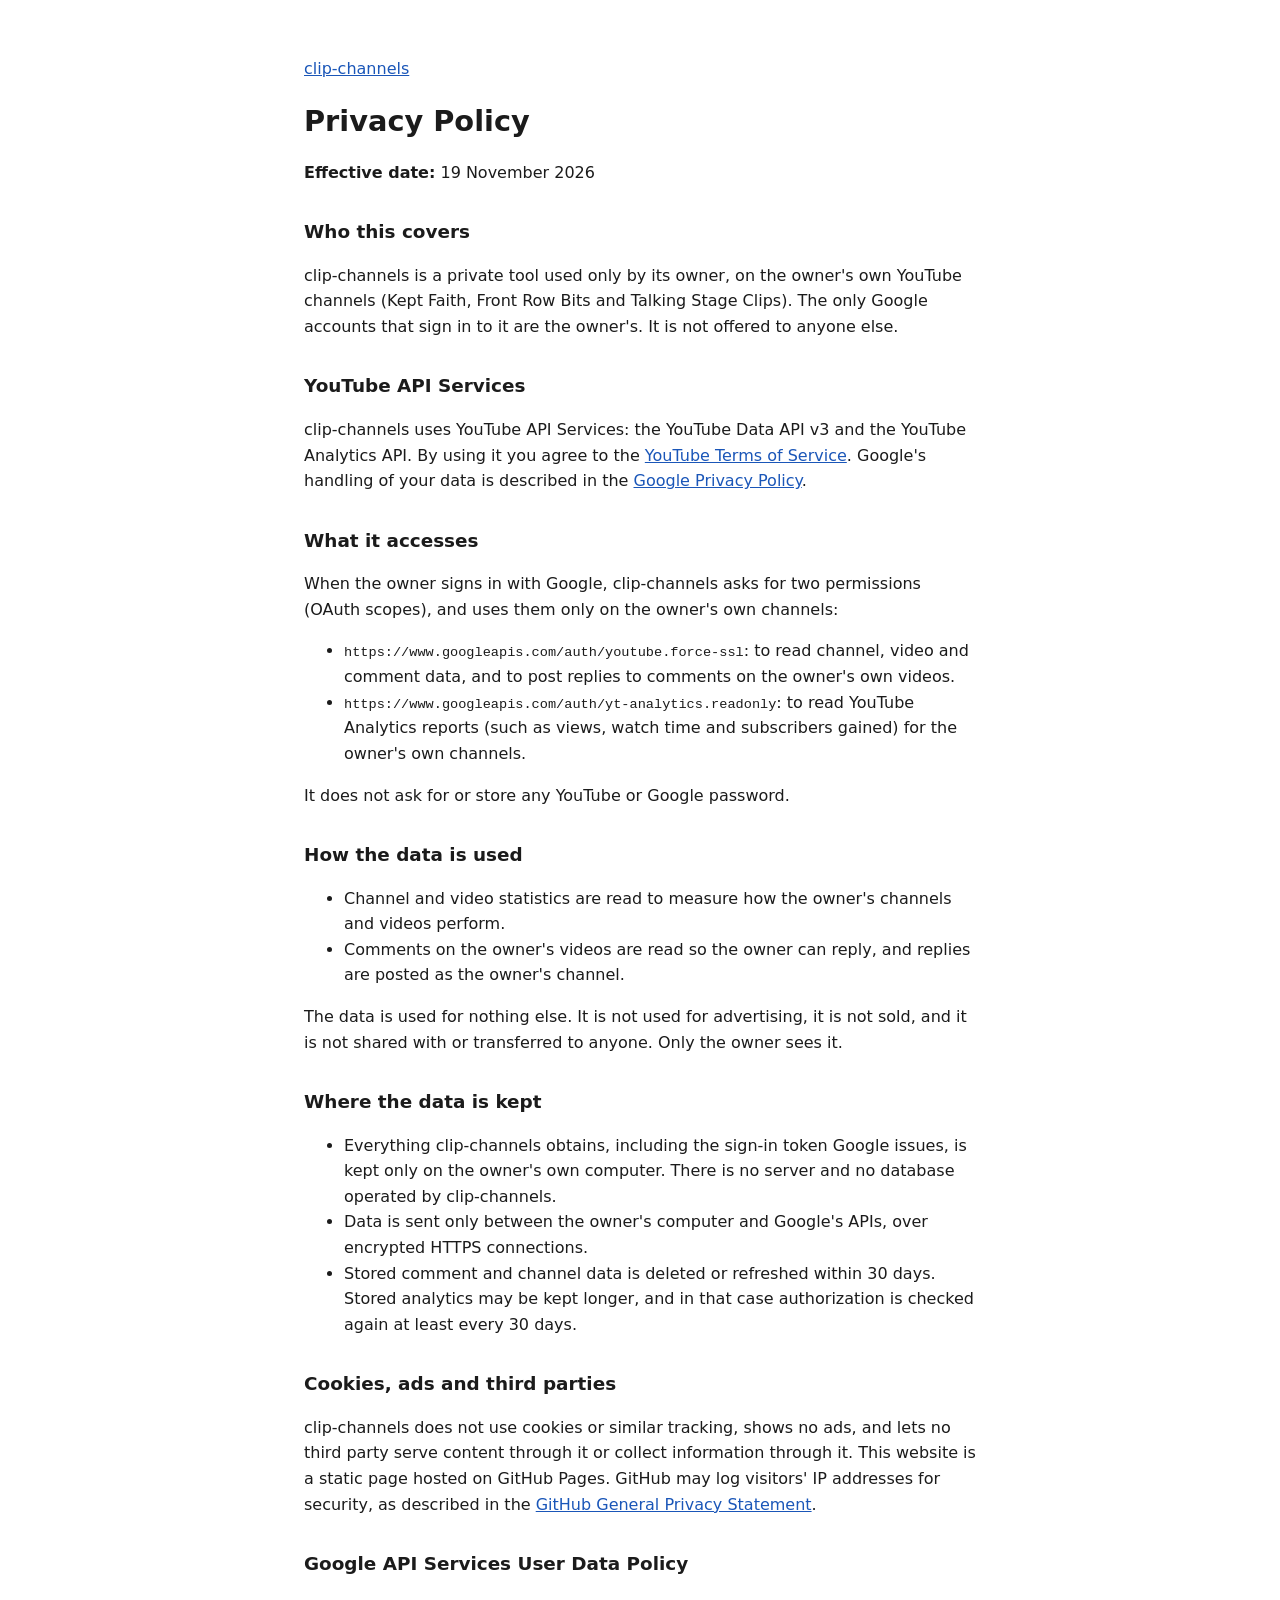
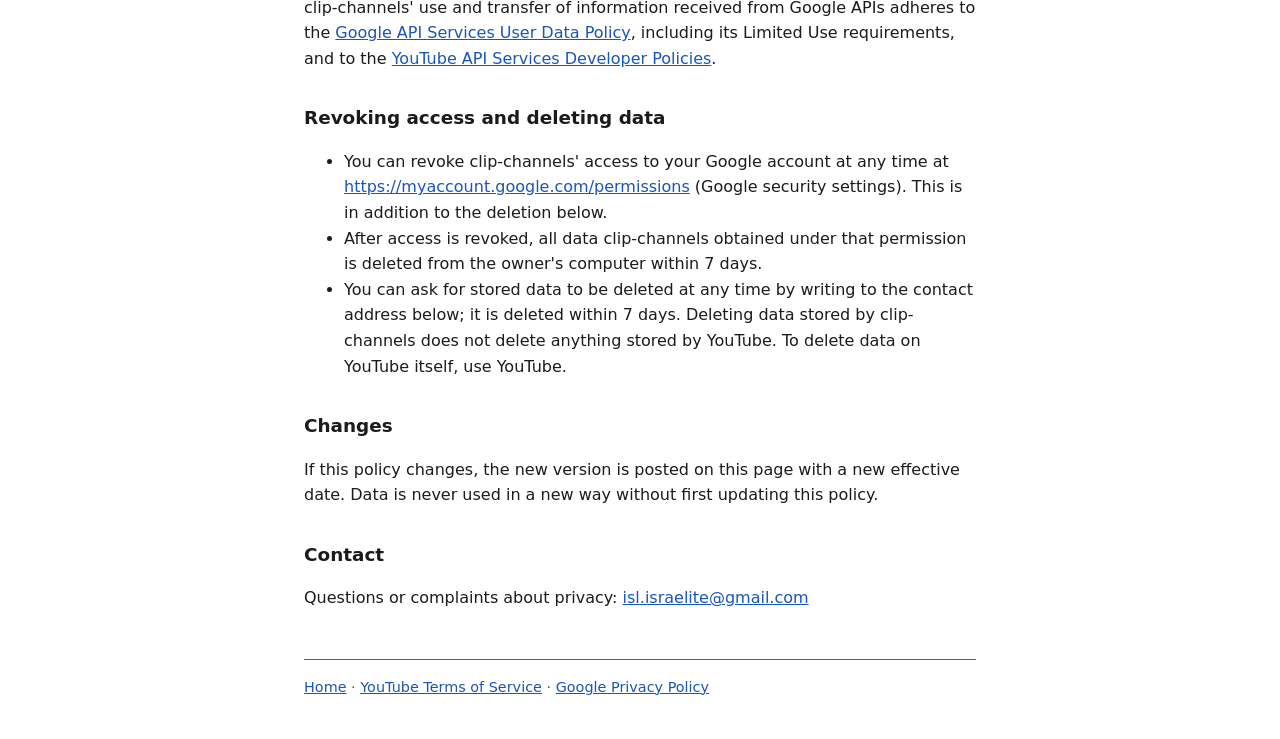
==== privacy.html @ 4cbab788 "Home page and privacy policy for the clip-channels OAuth app Co-Authored-By: Claude Opus 5.5 <norepl" ====
<!doctype html>
<html lang="en">
<head>
<meta charset="utf-8">
<meta name="viewport" content="width=device-width, initial-scale=1">
<title>clip-channels Privacy Policy</title>
<meta name="description" content="Privacy policy for clip-channels, a private tool that uses YouTube API Services on its owner's own channels.">
<link rel="stylesheet" href="style.css">
</head>
<body>
<main>
<p><a href="index.html">clip-channels</a></p>
<h1>Privacy Policy</h1>
<p><strong>Effective date:</strong> 19 November 2026</p>

<h2>Who this covers</h2>
<p>clip-channels is a private tool used only by its owner, on the owner's own YouTube channels
(Kept Faith, Front Row Bits and Talking Stage Clips). The only Google accounts that sign in to it
are the owner's. It is not offered to anyone else.</p>

<h2>YouTube API Services</h2>
<p>clip-channels uses YouTube API Services: the YouTube Data API v3 and the YouTube Analytics API.
By using it you agree to the <a href="https://www.youtube.com/t/terms">YouTube Terms of Service</a>.
Google's handling of your data is described in the
<a href="https://policies.google.com/privacy">Google Privacy Policy</a>.</p>

<h2>What it accesses</h2>
<p>When the owner signs in with Google, clip-channels asks for two permissions (OAuth scopes), and uses
them only on the owner's own channels:</p>
<ul>
<li><code>https://www.googleapis.com/auth/youtube.force-ssl</code>: to read channel, video and comment
data, and to post replies to comments on the owner's own videos.</li>
<li><code>https://www.googleapis.com/auth/yt-analytics.readonly</code>: to read YouTube Analytics
reports (such as views, watch time and subscribers gained) for the owner's own channels.</li>
</ul>
<p>It does not ask for or store any YouTube or Google password.</p>

<h2>How the data is used</h2>
<ul>
<li>Channel and video statistics are read to measure how the owner's channels and videos perform.</li>
<li>Comments on the owner's videos are read so the owner can reply, and replies are posted as the owner's channel.</li>
</ul>
<p>The data is used for nothing else. It is not used for advertising, it is not sold, and it is not
shared with or transferred to anyone. Only the owner sees it.</p>

<h2>Where the data is kept</h2>
<ul>
<li>Everything clip-channels obtains, including the sign-in token Google issues, is kept only on the
owner's own computer. There is no server and no database operated by clip-channels.</li>
<li>Data is sent only between the owner's computer and Google's APIs, over encrypted HTTPS connections.</li>
<li>Stored comment and channel data is deleted or refreshed within 30 days. Stored analytics may be kept
longer, and in that case authorization is checked again at least every 30 days.</li>
</ul>

<h2>Cookies, ads and third parties</h2>
<p>clip-channels does not use cookies or similar tracking, shows no ads, and lets no third party serve
content through it or collect information through it. This website is a static page hosted on GitHub
Pages. GitHub may log visitors' IP addresses for security, as described in the
<a href="https://docs.github.com/en/site-policy/privacy-policies/github-general-privacy-statement">GitHub
General Privacy Statement</a>.</p>

<h2>Google API Services User Data Policy</h2>
<p>clip-channels' use and transfer of information received from Google APIs adheres to the
<a href="https://developers.google.com/terms/api-services-user-data-policy">Google API Services User
Data Policy</a>, including its Limited Use requirements, and to the
<a href="https://developers.google.com/youtube/terms/developer-policies">YouTube API Services
Developer Policies</a>.</p>

<h2>Revoking access and deleting data</h2>
<ul>
<li>You can revoke clip-channels' access to your Google account at any time at
<a href="https://myaccount.google.com/permissions">https://myaccount.google.com/permissions</a>
(Google security settings). This is in addition to the deletion below.</li>
<li>After access is revoked, all data clip-channels obtained under that permission is deleted from the
owner's computer within 7 days.</li>
<li>You can ask for stored data to be deleted at any time by writing to the contact address below; it
is deleted within 7 days. Deleting data stored by clip-channels does not delete anything stored by
YouTube. To delete data on YouTube itself, use YouTube.</li>
</ul>

<h2>Changes</h2>
<p>If this policy changes, the new version is posted on this page with a new effective date. Data is
never used in a new way without first updating this policy.</p>

<h2>Contact</h2>
<p>Questions or complaints about privacy: <a href="mailto:isl.israelite@gmail.com">isl.israelite@gmail.com</a></p>
</main>
<footer>
<a href="index.html">Home</a> ·
<a href="https://www.youtube.com/t/terms">YouTube Terms of Service</a> ·
<a href="https://policies.google.com/privacy">Google Privacy Policy</a>
</footer>
</body>
</html>
---- style.css ----
:root { --bg: #ffffff; --fg: #1b1b1b; --muted: #5c5c5c; --link: #1a56b8; }
@media (prefers-color-scheme: dark) {
  :root { --bg: #141414; --fg: #e8e8e8; --muted: #a0a0a0; --link: #8ab4f8; }
}
html { background: var(--bg); color: var(--fg); }
body { max-width: 42rem; margin: 0 auto; padding: 2.5rem 1rem; font: 1rem/1.6 system-ui, -apple-system, "Segoe UI", sans-serif; }
h1 { font-size: 1.8rem; margin: 0 0 1rem; }
h2 { font-size: 1.15rem; margin: 2rem 0 0.5rem; }
a { color: var(--link); }
code { font-size: 0.85em; word-break: break-all; }
footer { margin-top: 3rem; padding-top: 1rem; border-top: 1px solid var(--muted); color: var(--muted); font-size: 0.9rem; }
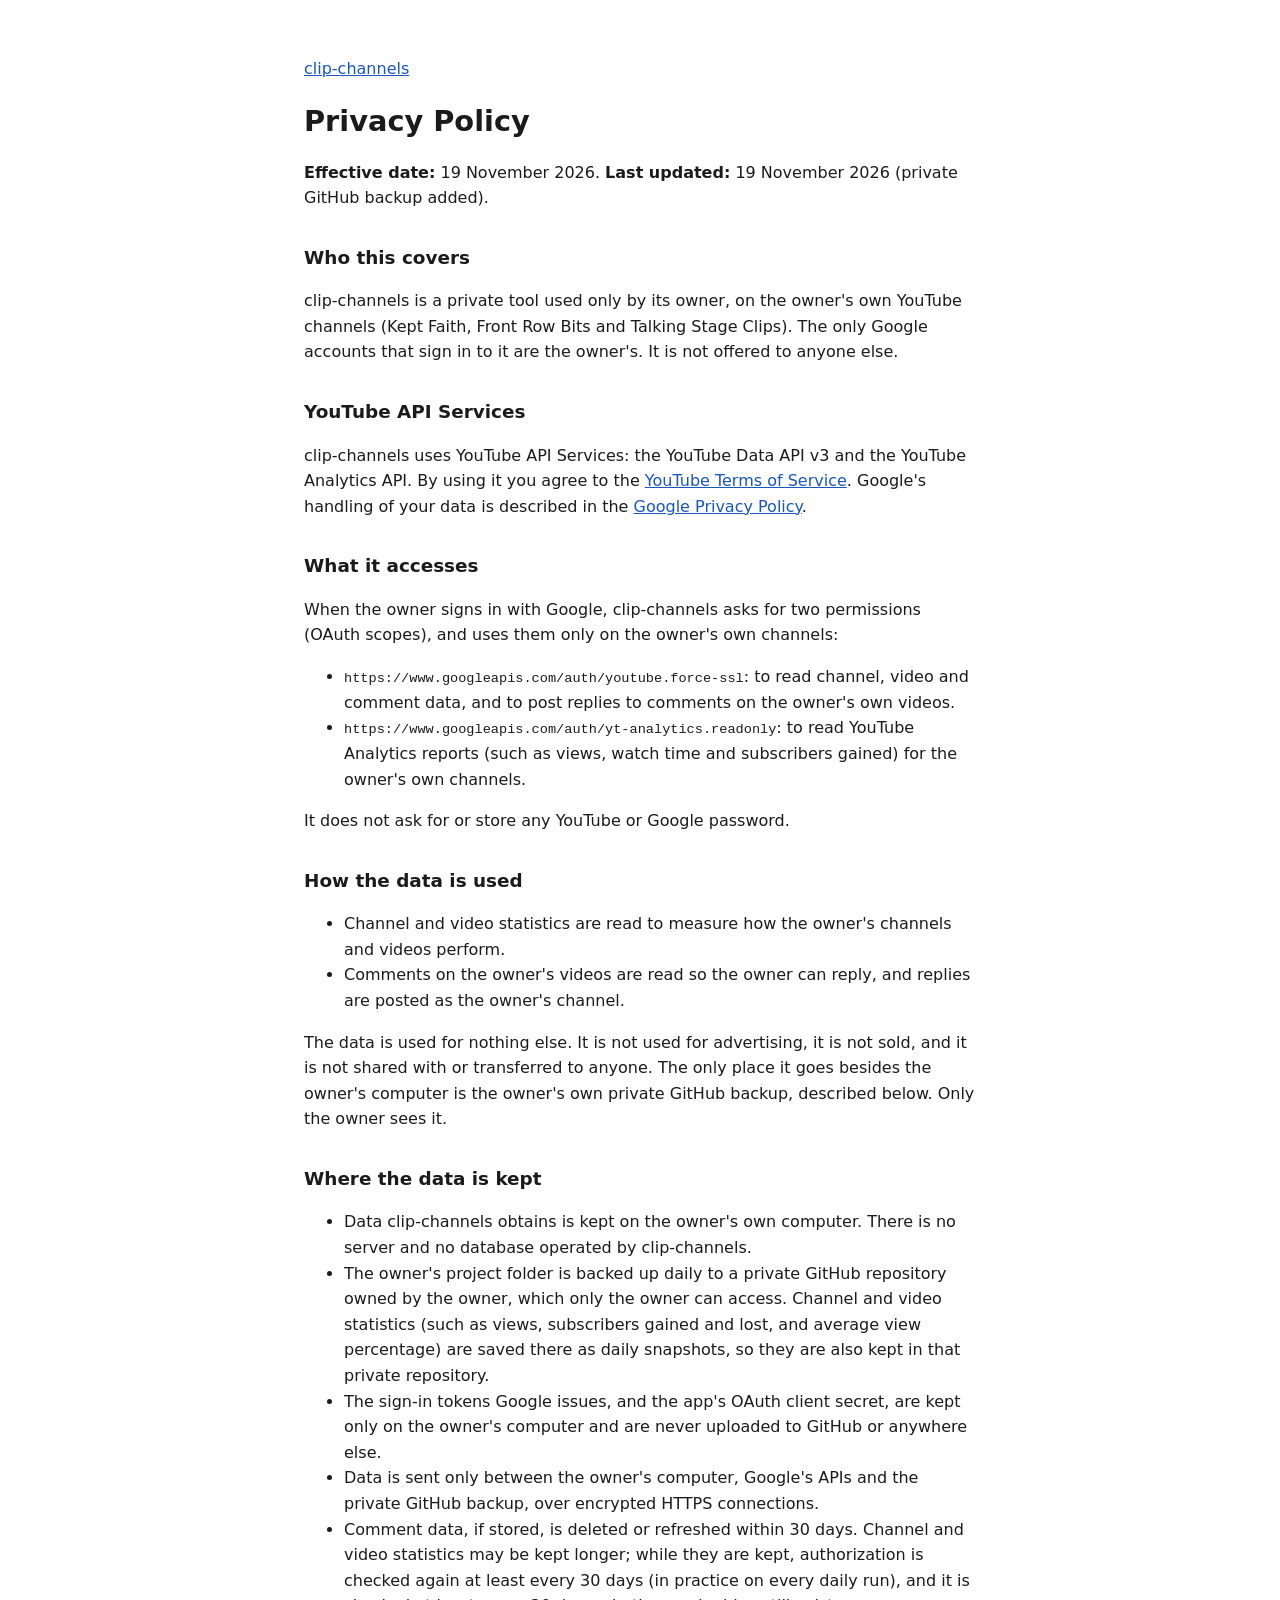
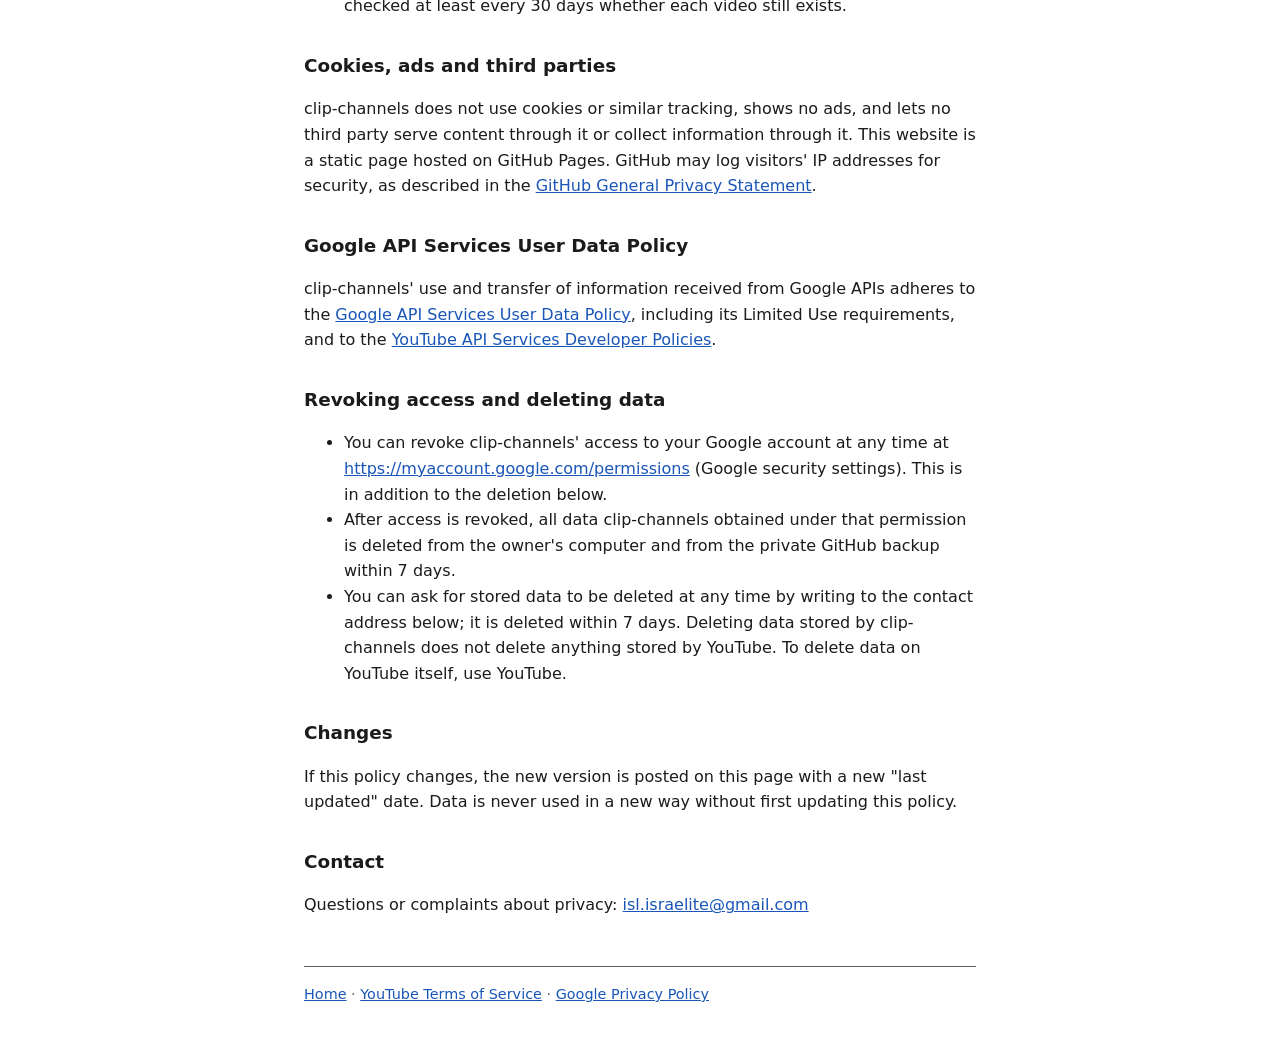
==== commit 26f53793: "Privacy policy: disclose the owner's private GitHub backup of channel statistics Co-Authored-By: Cla" ====
--- a/privacy.html
+++ b/privacy.html
@@ -11,7 +11,7 @@
 <main>
 <p><a href="index.html">clip-channels</a></p>
 <h1>Privacy Policy</h1>
-<p><strong>Effective date:</strong> 19 November 2026</p>
+<p><strong>Effective date:</strong> 19 November 2026. <strong>Last updated:</strong> 19 November 2026 (private GitHub backup added).</p>
 
 <h2>Who this covers</h2>
 <p>clip-channels is a private tool used only by its owner, on the owner's own YouTube channels
@@ -41,15 +41,24 @@
 <li>Comments on the owner's videos are read so the owner can reply, and replies are posted as the owner's channel.</li>
 </ul>
 <p>The data is used for nothing else. It is not used for advertising, it is not sold, and it is not
-shared with or transferred to anyone. Only the owner sees it.</p>
+shared with or transferred to anyone. The only place it goes besides the owner's computer is the
+owner's own private GitHub backup, described below. Only the owner sees it.</p>
 
 <h2>Where the data is kept</h2>
 <ul>
-<li>Everything clip-channels obtains, including the sign-in token Google issues, is kept only on the
-owner's own computer. There is no server and no database operated by clip-channels.</li>
-<li>Data is sent only between the owner's computer and Google's APIs, over encrypted HTTPS connections.</li>
-<li>Stored comment and channel data is deleted or refreshed within 30 days. Stored analytics may be kept
-longer, and in that case authorization is checked again at least every 30 days.</li>
+<li>Data clip-channels obtains is kept on the owner's own computer. There is no server and no
+database operated by clip-channels.</li>
+<li>The owner's project folder is backed up daily to a private GitHub repository owned by the owner,
+which only the owner can access. Channel and video statistics (such as views, subscribers gained and
+lost, and average view percentage) are saved there as daily snapshots, so they are also kept in that
+private repository.</li>
+<li>The sign-in tokens Google issues, and the app's OAuth client secret, are kept only on the owner's
+computer and are never uploaded to GitHub or anywhere else.</li>
+<li>Data is sent only between the owner's computer, Google's APIs and the private GitHub backup, over
+encrypted HTTPS connections.</li>
+<li>Comment data, if stored, is deleted or refreshed within 30 days. Channel and video statistics may be
+kept longer; while they are kept, authorization is checked again at least every 30 days (in practice on
+every daily run), and it is checked at least every 30 days whether each video still exists.</li>
 </ul>
 
 <h2>Cookies, ads and third parties</h2>
@@ -72,14 +81,14 @@
 <a href="https://myaccount.google.com/permissions">https://myaccount.google.com/permissions</a>
 (Google security settings). This is in addition to the deletion below.</li>
 <li>After access is revoked, all data clip-channels obtained under that permission is deleted from the
-owner's computer within 7 days.</li>
+owner's computer and from the private GitHub backup within 7 days.</li>
 <li>You can ask for stored data to be deleted at any time by writing to the contact address below; it
 is deleted within 7 days. Deleting data stored by clip-channels does not delete anything stored by
 YouTube. To delete data on YouTube itself, use YouTube.</li>
 </ul>
 
 <h2>Changes</h2>
-<p>If this policy changes, the new version is posted on this page with a new effective date. Data is
+<p>If this policy changes, the new version is posted on this page with a new "last updated" date. Data is
 never used in a new way without first updating this policy.</p>
 
 <h2>Contact</h2>
